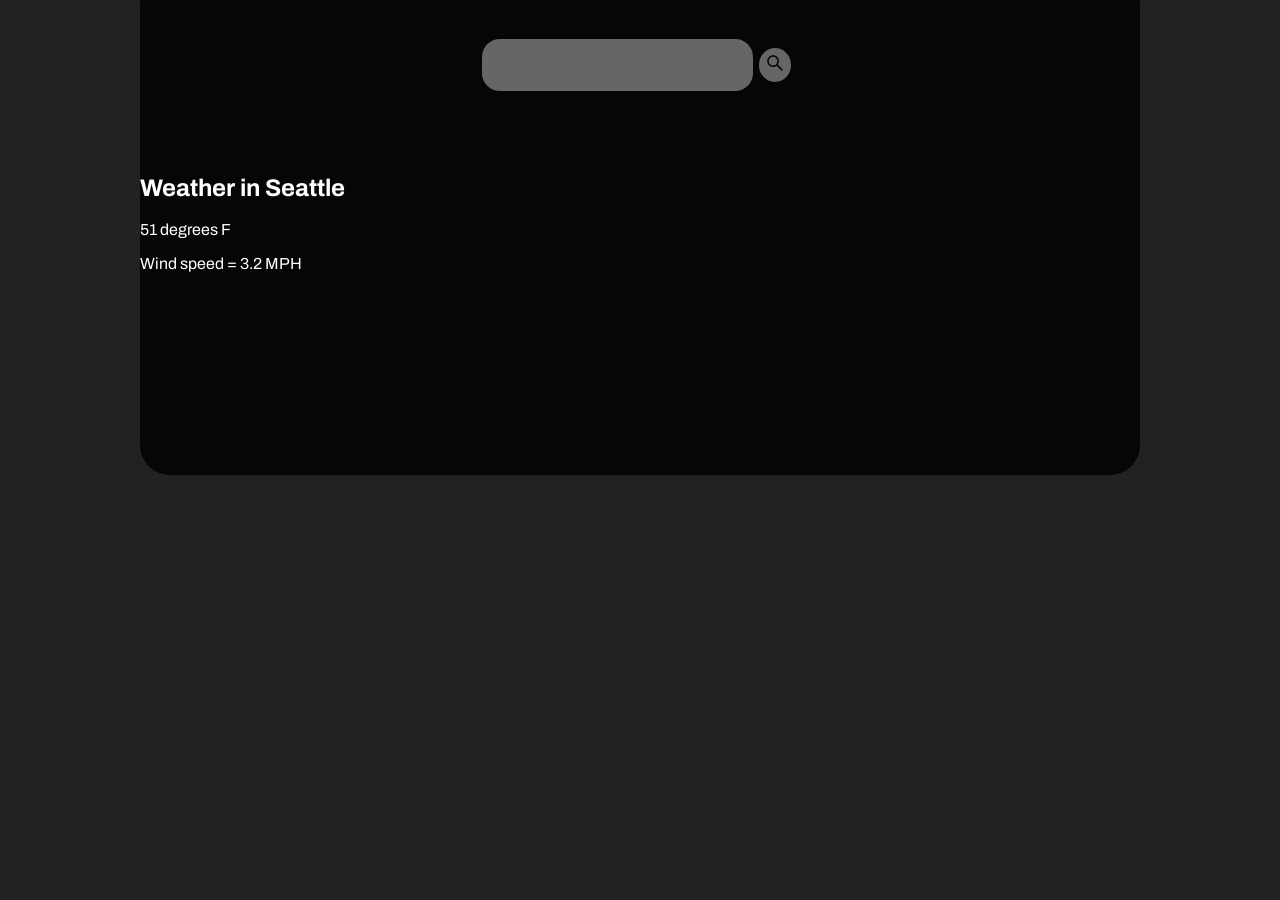
==== index.html @ c3e33b8f "Made major changes to the site, added images." ====
<!DOCTYPE html>
<html lang="en">
<head>
    <meta charset="UTF-8">
    <meta name="viewport" content="width=, initial-scale=1.0">
    <title>APIglobal</title>
    <style>
    @import url('https://fonts.googleapis.com/css2?family=Archivo:ital,wght@0,100..900;1,100..900&display=swap');</style>
    <link rel="stylesheet" href="./style.css">
    <script src="./main.js"></script> 
</head>
<body>
    <div class="card">
    <div class="search">
        <input type="text" class="search-bar">
        <button><svg stroke="currentColor" fill="currentColor" stroke-width="0" viewBox="0 0 1024 1024" height="1.5em" width="1.5em" xmlns="http://www.w3.org/2000/svg"><path d="M909.6 854.5L649.9 594.8C690.2 542.7 712 479 712 412c0-80.2-31.3-155.4-87.9-212.1-56.6-56.7-132-87.9-212.1-87.9s-155.5 31.3-212.1 87.9C143.2 256.5 112 331.8 112 412c0 80.1 31.3 155.5 87.9 212.1C256.5 680.8 331.8 712 412 712c67 0 130.6-21.8 182.7-62l259.7 259.6a8.2 8.2 0 0 0 11.6 0l43.6-43.5a8.2 8.2 0 0 0 0-11.6zM570.4 570.4C528 612.7 471.8 636 412 636s-116-23.3-158.4-65.6C211.3 528 188 471.8 188 412s23.3-116.1 65.6-158.4C296 211.3 352.2 188 412 188s116.1 23.2 158.4 65.6S636 352.2 636 412s-23.3 116.1-65.6 158.4z"></path></svg></button>
    </div>
    <div class="weather">
        <h2 class="city">Weather in Seattle</h2>
        <div class="temp">51 degrees F</div>
        <img scr="" alt="" class="icon">
        <div class="wind-speed">Wind speed = 3.2 MPH</div>
    </div>
   </div>
</body>
</html>
---- style.css ----
body{
    display: flex;
    justify-content: center;
    align-items: center;
    height: 50vh;
    margin: 0;
    font-family: "Archivo", sans-serif;
    background: #222;
    background-image: url('https://loremflickr.com/1600/900/mountains');
    background-size:cover;
}  
.card{
    justify-content: center;
    background: #000000d0;
    color: white;
    border: 6em;
    border-radius: 30px;
    width: 100%; 
    max-width: 1000px;
    height: 500px;
    margin: 3em;
}
.search{
    display: flex;
    justify-content: center;
    align-items: center;
    border-radius: 5px;
    padding: 4em;
    margin:0em;
}
input.search-bar{ 
    background: #7c7c7cd0;
    border: none;
    border-radius: 18px;
    padding: 0.8em;
    font-family: inherit;
    font-size: 120%;
    
}
button{
    background: #7c7c7cd0;
    margin: .5em;
    border-radius: 50%;
    border:none;
    height: 2.5em;
    
}
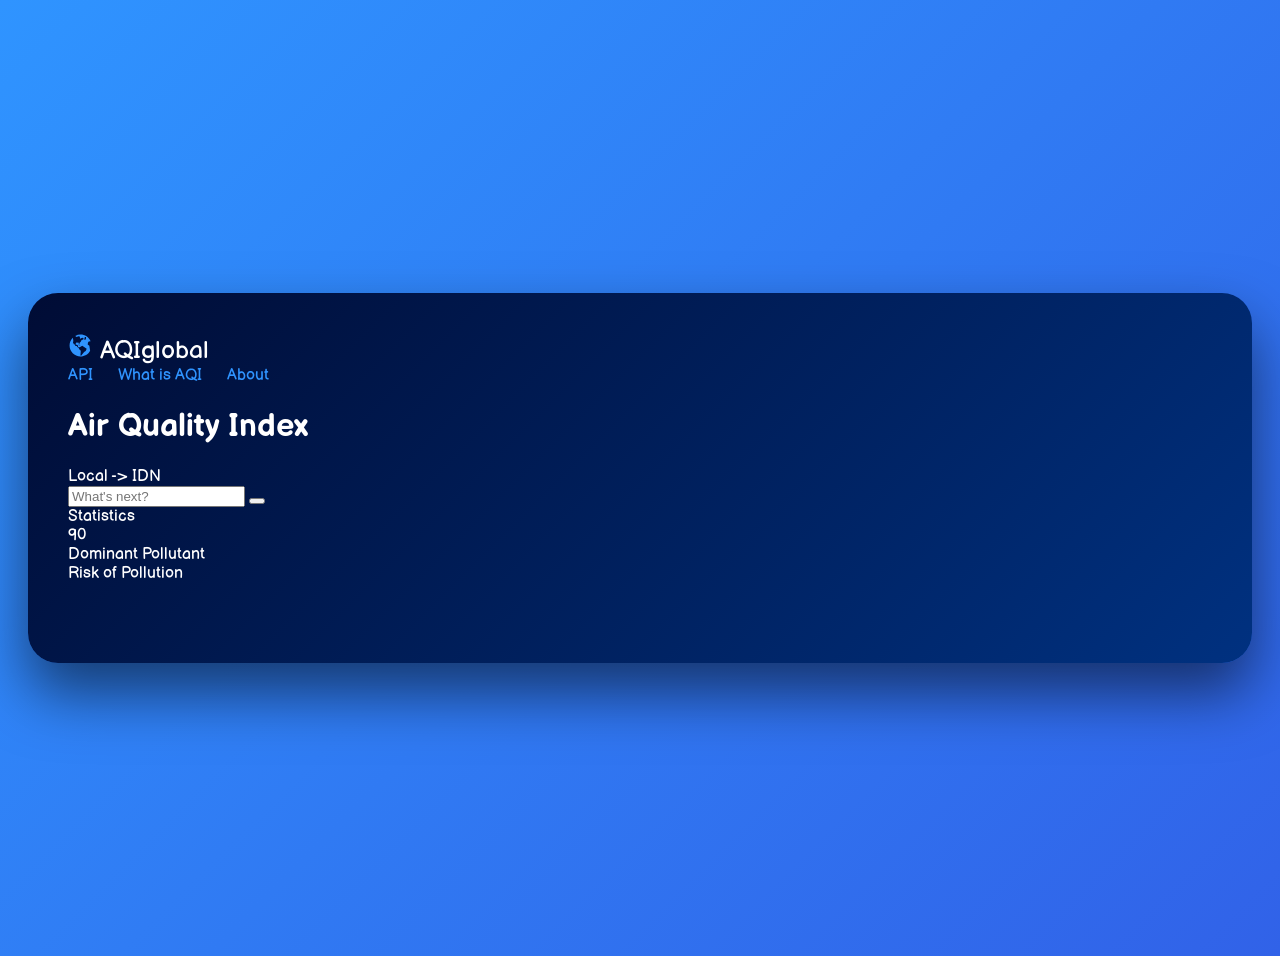
==== commit c9943ff1: "update: made major changes to the site, redesigned" ====
--- a/index.html
+++ b/index.html
@@ -3,24 +3,54 @@
 <head>
     <meta charset="UTF-8">
     <meta name="viewport" content="width=, initial-scale=1.0">
-    <title>APIglobal</title>
+    <title>AQIglobal</title>
     <style>
     @import url('https://fonts.googleapis.com/css2?family=Archivo:ital,wght@0,100..900;1,100..900&display=swap');</style>
     <link rel="stylesheet" href="./style.css">
     <script src="./main.js"></script> 
 </head>
 <body>
-    <div class="card">
-    <div class="search">
-        <input type="text" class="search-bar">
-        <button><svg stroke="currentColor" fill="currentColor" stroke-width="0" viewBox="0 0 1024 1024" height="1.5em" width="1.5em" xmlns="http://www.w3.org/2000/svg"><path d="M909.6 854.5L649.9 594.8C690.2 542.7 712 479 712 412c0-80.2-31.3-155.4-87.9-212.1-56.6-56.7-132-87.9-212.1-87.9s-155.5 31.3-212.1 87.9C143.2 256.5 112 331.8 112 412c0 80.1 31.3 155.5 87.9 212.1C256.5 680.8 331.8 712 412 712c67 0 130.6-21.8 182.7-62l259.7 259.6a8.2 8.2 0 0 0 11.6 0l43.6-43.5a8.2 8.2 0 0 0 0-11.6zM570.4 570.4C528 612.7 471.8 636 412 636s-116-23.3-158.4-65.6C211.3 528 188 471.8 188 412s23.3-116.1 65.6-158.4C296 211.3 352.2 188 412 188s116.1 23.2 158.4 65.6S636 352.2 636 412s-23.3 116.1-65.6 158.4z"></path></svg></button>
+    <div class="container">
+        <div class="header">
+            <div class="logo">
+                <span class="globe"><svg stroke="currentColor" fill="#2f94ff" stroke-width="0" viewBox="0 0 512 512" height="1em" width="1em" xmlns="http://www.w3.org/2000/svg"><path d="M256 32c-37.764.086-74.894 9.72-107.938 28.002l27.52 19.36 40.033-13.694 24.582 5.62 8.78 49.864 15.1-11.588 41.087-14.046 18.26 27.742-35.82 18.963-22.473 16.152-2.458 22.475-24.932 21.07-7.023 34.064-14.047 1.053 7.023-38.63-53.027-2.807-12.64 18.61-.1-.01v26.644l25.824 1.986 23.838 16.885-1.986 25.328 33.77 5.96-.36.76 53.004-30.558 90.88 59.098-20.51 48.548-32.685 20.156-61.143 77.965-13.498-3.845L262.216 365l-42.213-42.213 7.853-13.86-25.732-9.482-25.326-30.79-21.853-4.967L116.422 208H112l-5.117 26.746-3.64-39.146 5.267-29.147-.7-23.178L97.247 98.2C55.516 140.12 32.06 196.847 32 256c0 123.712 100.288 224 224 224 82.413-.028 158.155-45.308 197.195-117.887L442.82 298.14l-5.62-36.17-34.06-27.392 6.67-37.926 15.803-20.367 37.555-5.05C428.766 87.086 346.913 32.072 256 32zm89.047 48H368v48l-32 16v-23.836zm-122.76 166.518l29.85 4.918-4.213 6.32-24.23-4.916z"></path></svg></span>
+                <span>AQIglobal</span>
+            </div>
+            <div class="nav">
+                    <a href="#">API</a>
+                    <a href="https://www.airnow.gov/aqi/aqi-basics/" target = "_blank">What is AQI</a>
+                    <a href = "#">About</a>
+            </div>
+            <div class="main content">
+                <div class="panel">
+                    <h1 class="main">Air Quality Index</h1>
+                </div>
+                <div class="sub-main">
+                    <div id="date-time"></div>
+                    <div>Local -> <span id="location">IDN</span></div>
+                </div>
+                <div class="search-box">
+                    <input type="text" id="citySearch" placeholder="What's next?">
+                    <button class="btn" id="searchButton"></button>
+                </div>
+                <div class="card">
+                    <div class="card-title">Statistics</div>    
+                    <div class="aqi-display" id="mainAqi">90</div>
+                    <div class="info">
+                        <span>Dominant Pollutant</span>
+                    </div>
+                    <div class="risk-card">
+                        <div class="risk-header">
+                            <div class="card-title">Risk of Pollution </div>
+                        </div>
+                    </div>
+                    
+                </div>
+                
+            </div>
+
+        </div>
     </div>
-    <div class="weather">
-        <h2 class="city">Weather in Seattle</h2>
-        <div class="temp">51 degrees F</div>
-        <img scr="" alt="" class="icon">
-        <div class="wind-speed">Wind speed = 3.2 MPH</div>
-    </div>
-   </div>
+    
 </body>
 </html>
--- a/style.css
+++ b/style.css
@@ -1,48 +1,68 @@
+@import url('https://fonts.googleapis.com/css2?family=Archivo:ital,wght@0,100..900;1,100..900&family=Balsamiq+Sans:ital,wght@0,400;0,700;1,400;1,700&family=M+PLUS+Rounded+1c:wght@400;500&display=swap');
+
 body{
-    display: flex;
+    background: linear-gradient(135deg, #2f94ff 0%, #3162e8 100%);
+    min-height: 100vh;
+    display:flex;
+    align-items: center;
     justify-content: center;
-    align-items: center;
-    height: 50vh;
-    margin: 0;
-    font-family: "Archivo", sans-serif;
-    background: #222;
-    background-image: url('https://loremflickr.com/1600/900/mountains');
-    background-size:cover;
-}  
-.card{
-    justify-content: center;
-    background: #000000d0;
-    color: white;
-    border: 6em;
-    border-radius: 30px;
-    width: 100%; 
-    max-width: 1000px;
-    height: 500px;
-    margin: 3em;
+    padding: 20px;
 }
-.search{
-    display: flex;
-    justify-content: center;
-    align-items: center;
-    border-radius: 5px;
-    padding: 4em;
-    margin:0em;
-}
-input.search-bar{ 
-    background: #7c7c7cd0;
-    border: none;
-    border-radius: 18px;
-    padding: 0.8em;
-    font-family: inherit;
-    font-size: 120%;
-    
-}
-button{
-    background: #7c7c7cd0;
-    margin: .5em;
-    border-radius: 50%;
-    border:none;
-    height: 2.5em;
-    
+.container{
+    font-family: "Balsamiq Sans", sans-serif;
+    background: linear-gradient(135deg, #000c35, #003180);
+    border-radius:30px;
+    padding: 40px;
+    max-width: 1400px;
+    width: 100%;
+    box-shadow:0 30px 60px rgba(0,0,0,0.54) ;
 }
 
+.header{
+    display:inline-block;
+    justify-content: space-between;
+    align-items: center;
+    margin-bottom: 40px;
+    color: white;
+}
+
+.logo{
+    display:inline-block;
+    font-size: 25px;
+}
+.nav{
+    display:flex;
+    gap: 25px;
+    align-items: center;
+}
+.nav a{
+    color:#2f94ff;
+    text-decoration: none;
+}
+
+.nav a:hover{
+    color:white;
+}
+
+.main-content{
+   display:flex;
+   justify-content: space-between;
+   grid-template-columns: 1fr 1.5fr; 
+   gap:50px;
+   color: white;
+}
+
+.main-content card{
+    display:flex;
+    align-items: center;
+
+}
+
+.title{
+    font-size: 4rem;
+    font-weight: 400px;
+
+}
+
+
+
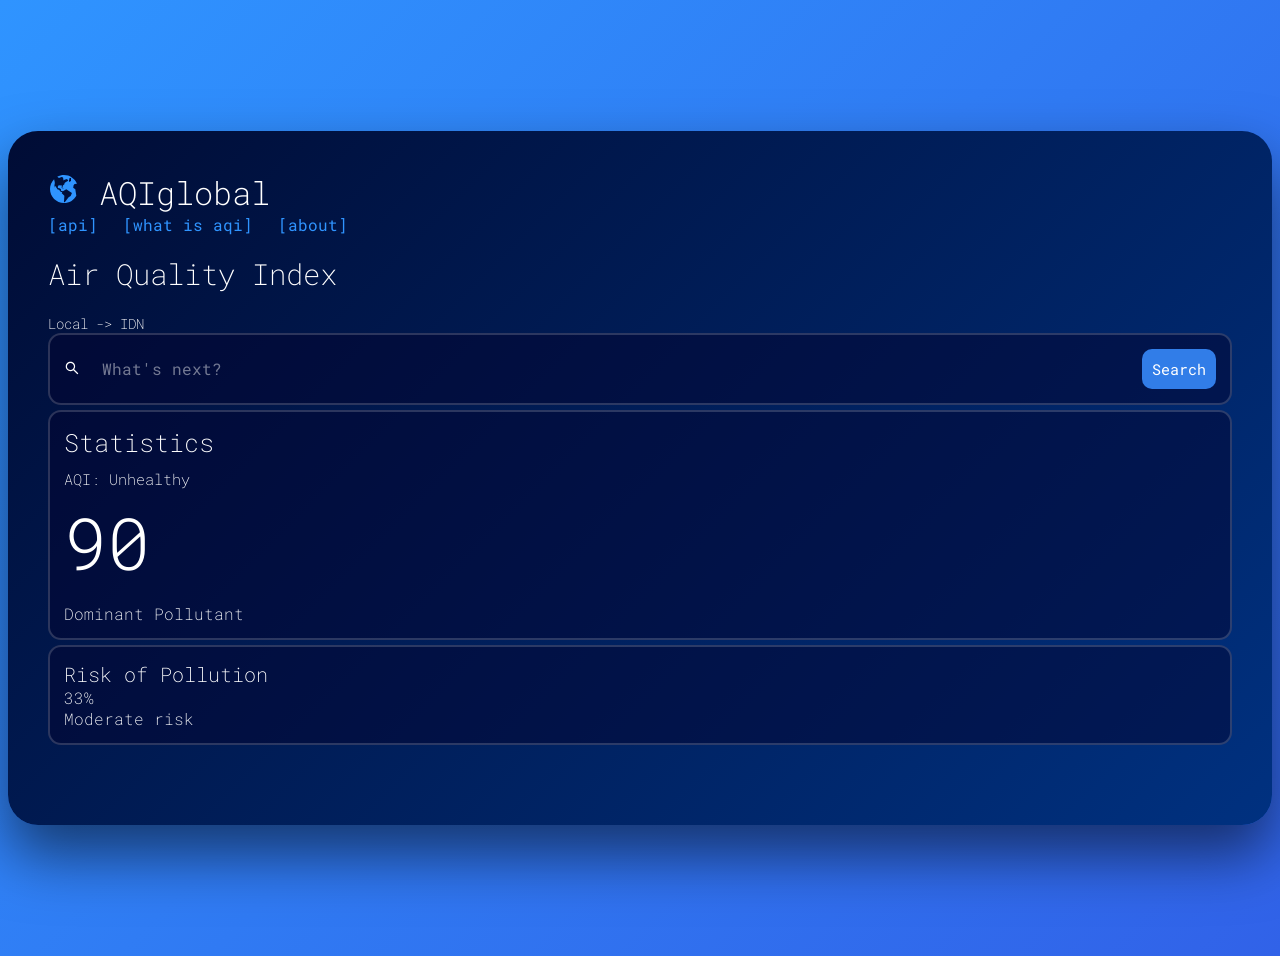
==== commit c750a407: "Made additional changes to the website, fixed the search bar and the tab resizing issue I had. Next " ====
--- a/index.html
+++ b/index.html
@@ -4,10 +4,10 @@
     <meta charset="UTF-8">
     <meta name="viewport" content="width=, initial-scale=1.0">
     <title>AQIglobal</title>
-    <style>
-    @import url('https://fonts.googleapis.com/css2?family=Archivo:ital,wght@0,100..900;1,100..900&display=swap');</style>
     <link rel="stylesheet" href="./style.css">
     <script src="./main.js"></script> 
+    <link rel="shortcut icon" href="images/globe.ico" type="image/x-icon">
+
 </head>
 <body>
     <div class="container">
@@ -17,11 +17,11 @@
                 <span>AQIglobal</span>
             </div>
             <div class="nav">
-                    <a href="#">API</a>
-                    <a href="https://www.airnow.gov/aqi/aqi-basics/" target = "_blank">What is AQI</a>
-                    <a href = "#">About</a>
+                    <a href="#" target="_blank">[API]</a>
+                    <a href="https://www.airnow.gov/aqi/aqi-basics/" target = "_blank">[what is aqi]</a>
+                    <a href = "#" target="_blank">[about]</a>
             </div>
-            <div class="main content">
+            <div class="main-content">
                 <div class="panel">
                     <h1 class="main">Air Quality Index</h1>
                 </div>
@@ -30,22 +30,28 @@
                     <div>Local -> <span id="location">IDN</span></div>
                 </div>
                 <div class="search-box">
+                    <span class = "glass"><svg stroke="currentColor" fill="currentColor" stroke-width="0" viewBox="0 0 1024 1024" height="1em" width="1em" xmlns="http://www.w3.org/2000/svg"><path d="M909.6 854.5L649.9 594.8C690.2 542.7 712 479 712 412c0-80.2-31.3-155.4-87.9-212.1-56.6-56.7-132-87.9-212.1-87.9s-155.5 31.3-212.1 87.9C143.2 256.5 112 331.8 112 412c0 80.1 31.3 155.5 87.9 212.1C256.5 680.8 331.8 712 412 712c67 0 130.6-21.8 182.7-62l259.7 259.6a8.2 8.2 0 0 0 11.6 0l43.6-43.5a8.2 8.2 0 0 0 0-11.6zM570.4 570.4C528 612.7 471.8 636 412 636s-116-23.3-158.4-65.6C211.3 528 188 471.8 188 412s23.3-116.1 65.6-158.4C296 211.3 352.2 188 412 188s116.1 23.2 158.4 65.6S636 352.2 636 412s-23.3 116.1-65.6 158.4z"></path></svg></span>
                     <input type="text" id="citySearch" placeholder="What's next?">
-                    <button class="btn" id="searchButton"></button>
+                    <button class="btn" id="searchButton">Search</button>
                 </div>
                 <div class="card">
-                    <div class="card-title">Statistics</div>    
+                    <div class="card-title">Statistics</div> 
+                    <div class="aqi">AQI: Unhealthy</div>   
                     <div class="aqi-display" id="mainAqi">90</div>
                     <div class="info">
                         <span>Dominant Pollutant</span>
                     </div>
-                    <div class="risk-card">
-                        <div class="risk-header">
-                            <div class="card-title">Risk of Pollution </div>
-                        </div>
-                    </div>
-                    
+                    </div>  
+                <div class="risk-card">
+                    <div class="risk-header">Risk of Pollution</div>
+                    <div class="risk-value" id = "risk">33%</div>
+                    <div class="risk-desc">Moderate risk</div>
                 </div>
+                <div class="loading" id="loading">
+                    <i class="fas fa-spinner fa-spin"></i>
+                </div>
+                 
+                
                 
             </div>
 
--- a/style.css
+++ b/style.css
@@ -1,6 +1,7 @@
-@import url('https://fonts.googleapis.com/css2?family=Archivo:ital,wght@0,100..900;1,100..900&family=Balsamiq+Sans:ital,wght@0,400;0,700;1,400;1,700&family=M+PLUS+Rounded+1c:wght@400;500&display=swap');
+@import url('https://fonts.googleapis.com/css2?family=Archivo:ital,wght@0,100..900;1,100..900&family=Balsamiq+Sans:ital,wght@0,400;0,700;1,400;1,700&family=M+PLUS+Rounded+1c:wght@500&family=Roboto+Mono:ital,wght@0,100..700;1,100..700&display=swap');
 
 body{
+    cursor:cell;
     background: linear-gradient(135deg, #2f94ff 0%, #3162e8 100%);
     min-height: 100vh;
     display:flex;
@@ -9,11 +10,11 @@
     padding: 20px;
 }
 .container{
-    font-family: "Balsamiq Sans", sans-serif;
+    font-family: "Roboto Mono", monospace;
     background: linear-gradient(135deg, #000c35, #003180);
     border-radius:30px;
     padding: 40px;
-    max-width: 1400px;
+    max-width: 1600vw;
     width: 100%;
     box-shadow:0 30px 60px rgba(0,0,0,0.54) ;
 }
@@ -28,7 +29,9 @@
 
 .logo{
     display:inline-block;
-    font-size: 25px;
+    font-size: 32px;
+    font-weight: 250;
+    
 }
 .nav{
     display:flex;
@@ -38,24 +41,23 @@
 .nav a{
     color:#2f94ff;
     text-decoration: none;
+    text-transform: lowercase;
 }
 
 .nav a:hover{
-    color:white;
+    color:rgb(255, 128, 0);
+    transform: translateY(2px);
 }
 
 .main-content{
-   display:flex;
-   justify-content: space-between;
+   display:contents;
+   margin: 10px;
    grid-template-columns: 1fr 1.5fr; 
    gap:50px;
    color: white;
-}
-
-.main-content card{
-    display:flex;
-    align-items: center;
-
+   font-weight: 200;
+   
+   
 }
 
 .title{
@@ -63,6 +65,98 @@
     font-weight: 400px;
 
 }
+.main{
+    font-weight: 200;
+    font-size: 29px;
+}
+.main-content card{
+    margin:20px;
+    
+}
+.sub-main{
+    display:inline-block;
+    align-items:end;
+    font-size: 14px;
+}
 
+.search-box{
+    display:flex;
+    align-items: center;
+    background: rgba(2, 5, 48, 0.507);
+    padding: 14px;
+    width: 90vw; 
+    border-radius: 13px;
+    border:2.25px solid rgba(255, 255, 255, 0.17);
+    align-items:center;
+    gap: 20px;
+    
+    
+}
 
+.btn{
+    font-family: "Roboto Mono", monospace;
+    background:#317de8;
+    color:white;
+    border:100px;
+    padding: 10px;
+    border-radius: 10px;
+    font-size: 15px;
+    
+}
+.btn:hover{
+    cursor:pointer;
+    background:#1854a8;
+    transform: translateY(1px)
+}
 
+.search-box input{
+    color:white;
+    background:none;
+    border:none;
+    flex:1;
+    outline:none;
+    font-size: 15px;
+}
+
+.search-box input::placeholder{
+    color:rgba(255, 255, 255, 0.451);
+    font-size: 16px;
+    font-family: "Roboto Mono", monospace;
+
+}
+
+.card{
+
+    align-items: center;
+    margin-top: 5px;
+    background: rgba(2, 5, 48, 0.507);
+    padding: 14px;
+    border-radius: 13px;
+    border:2.25px solid rgba(255, 255, 255, 0.17);
+    gap: 20px;
+}
+.card-title{
+    margin-bottom:10px;
+    font-size: 25px;
+}
+.aqi{
+    font-size: 15px;
+    margin-bottom: 0;
+}
+.aqi-display{
+    font-size:72px;
+    font-weight: 300;
+    line-height:1.225;
+    margin: 10px 0 15px 0;
+}
+.risk-card{
+    margin-top: 5px;
+    background: rgba(2, 5, 48, 0.507);
+    padding: 14px;
+    border-radius: 13px;
+    border:2.25px solid rgba(255, 255, 255, 0.17);
+    gap: 20px;
+}
+.risk-header{
+    font-size:20px;
+}
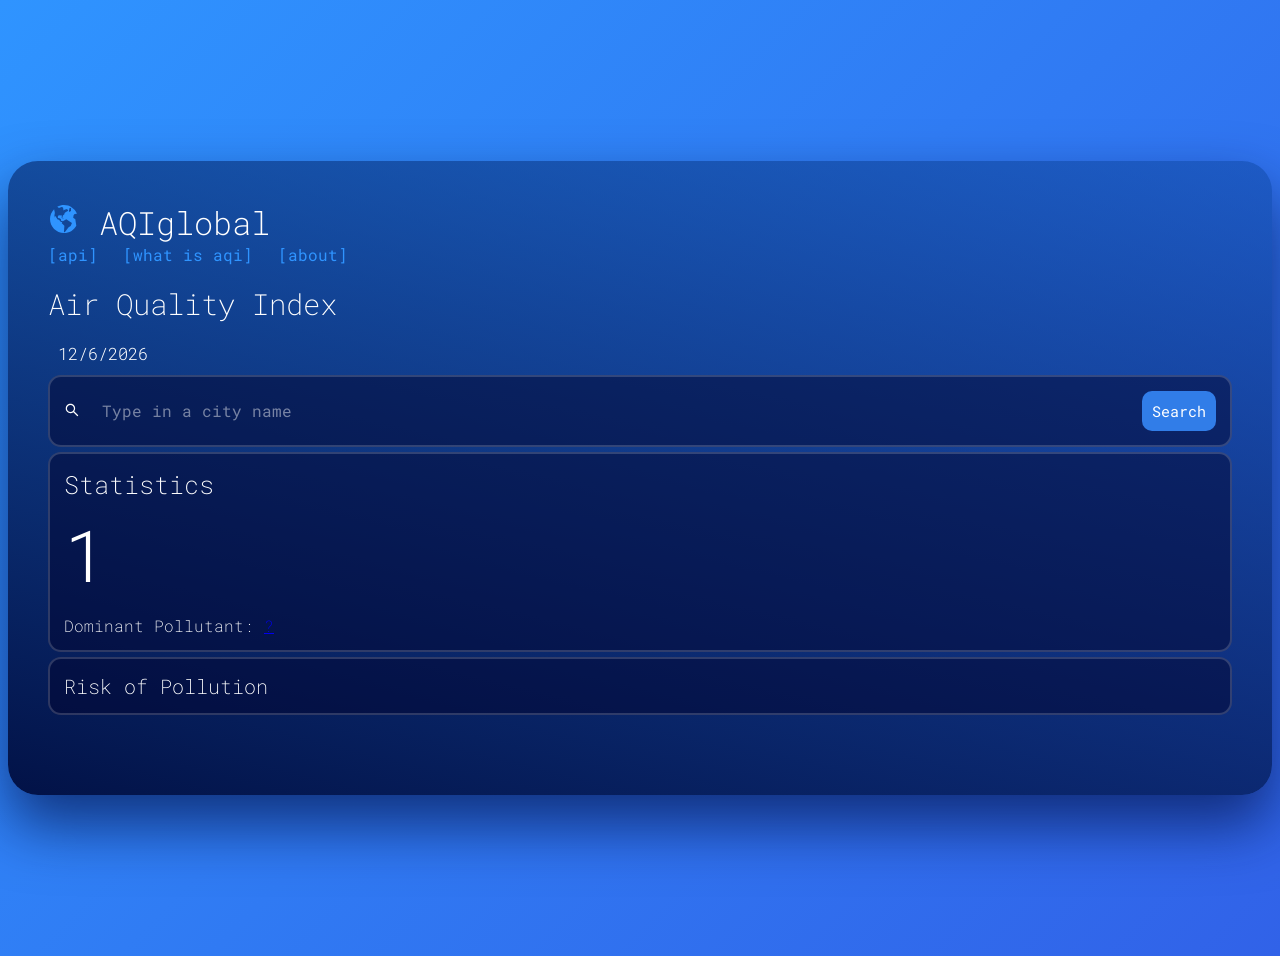
==== commit 08c2588a: "made js updates, website is almost done. Working on troubleshooting searching" ====
--- a/index.html
+++ b/index.html
@@ -5,7 +5,7 @@
     <meta name="viewport" content="width=, initial-scale=1.0">
     <title>AQIglobal</title>
     <link rel="stylesheet" href="./style.css">
-    <script src="./main.js"></script> 
+    <script src="main.js"></script> 
     <link rel="shortcut icon" href="images/globe.ico" type="image/x-icon">
 
 </head>
@@ -26,30 +26,33 @@
                     <h1 class="main">Air Quality Index</h1>
                 </div>
                 <div class="sub-main">
-                    <div id="date-time"></div>
-                    <div>Local -> <span id="location">IDN</span></div>
+                    <div id = "date"></div>
+                    <div id="location"></div>
                 </div>
+
                 <div class="search-box">
                     <span class = "glass"><svg stroke="currentColor" fill="currentColor" stroke-width="0" viewBox="0 0 1024 1024" height="1em" width="1em" xmlns="http://www.w3.org/2000/svg"><path d="M909.6 854.5L649.9 594.8C690.2 542.7 712 479 712 412c0-80.2-31.3-155.4-87.9-212.1-56.6-56.7-132-87.9-212.1-87.9s-155.5 31.3-212.1 87.9C143.2 256.5 112 331.8 112 412c0 80.1 31.3 155.5 87.9 212.1C256.5 680.8 331.8 712 412 712c67 0 130.6-21.8 182.7-62l259.7 259.6a8.2 8.2 0 0 0 11.6 0l43.6-43.5a8.2 8.2 0 0 0 0-11.6zM570.4 570.4C528 612.7 471.8 636 412 636s-116-23.3-158.4-65.6C211.3 528 188 471.8 188 412s23.3-116.1 65.6-158.4C296 211.3 352.2 188 412 188s116.1 23.2 158.4 65.6S636 352.2 636 412s-23.3 116.1-65.6 158.4z"></path></svg></span>
-                    <input type="text" id="citySearch" placeholder="What's next?">
-                    <button class="btn" id="searchButton">Search</button>
+                    <input type="text" id="citySearch" placeholder="Type in a city name"/>
+                    <button class="btn" type = "submit">Search</button>
                 </div>
                 <div class="card">
                     <div class="card-title">Statistics</div> 
-                    <div class="aqi">AQI: Unhealthy</div>   
-                    <div class="aqi-display" id="mainAqi">90</div>
+                    <div class = "aqi-stat" id="aqistat"></div>   
+                    <div class="aqi-display" id="mainAqi">1</div>
                     <div class="info">
-                        <span>Dominant Pollutant</span>
+                        <span>Dominant Pollutant:</span>
+                        <span id="pollutant"></span><a href="https://www.cdc.gov/air-quality/pollutants/index.html" target="_blank">?</a>
                     </div>
                     </div>  
                 <div class="risk-card">
                     <div class="risk-header">Risk of Pollution</div>
-                    <div class="risk-value" id = "risk">33%</div>
-                    <div class="risk-desc">Moderate risk</div>
+                    <div class="risk-value" id = "risk"></div>
+                    <div class="riskDesc" id="risk-desc"></div>
                 </div>
-                <div class="loading" id="loading">
-                    <i class="fas fa-spinner fa-spin"></i>
-                </div>
+               <div class="loading" id="loading">
+                <i class="fas fa-spinner fa-spin fa-2x"></i>
+                <p>Loading...</p>
+               </div>
                  
                 
                 
--- a/style.css
+++ b/style.css
@@ -11,12 +11,12 @@
 }
 .container{
     font-family: "Roboto Mono", monospace;
-    background: linear-gradient(135deg, #000c35, #003180);
+    background: linear-gradient(15deg, #021247 0%, #04388b6d 100%);
     border-radius:30px;
     padding: 40px;
     max-width: 1600vw;
     width: 100%;
-    box-shadow:0 30px 60px rgba(0,0,0,0.54) ;
+    box-shadow:0 30px 60px rgba(3, 19, 75, 0.696) ;
 }
 
 .header{
@@ -74,9 +74,10 @@
     
 }
 .sub-main{
-    display:inline-block;
-    align-items:end;
-    font-size: 14px;
+    display:flexbox;
+    font-size: 17px;
+    font-weight:300;
+    margin: 10px;
 }
 
 .search-box{
@@ -159,4 +160,12 @@
 }
 .risk-header{
     font-size:20px;
+}
+.risk-value{
+    font-size: 45px;
+    font-weight: 300;
+}
+
+.aqi-stat{
+    font-size: 20px;
 }
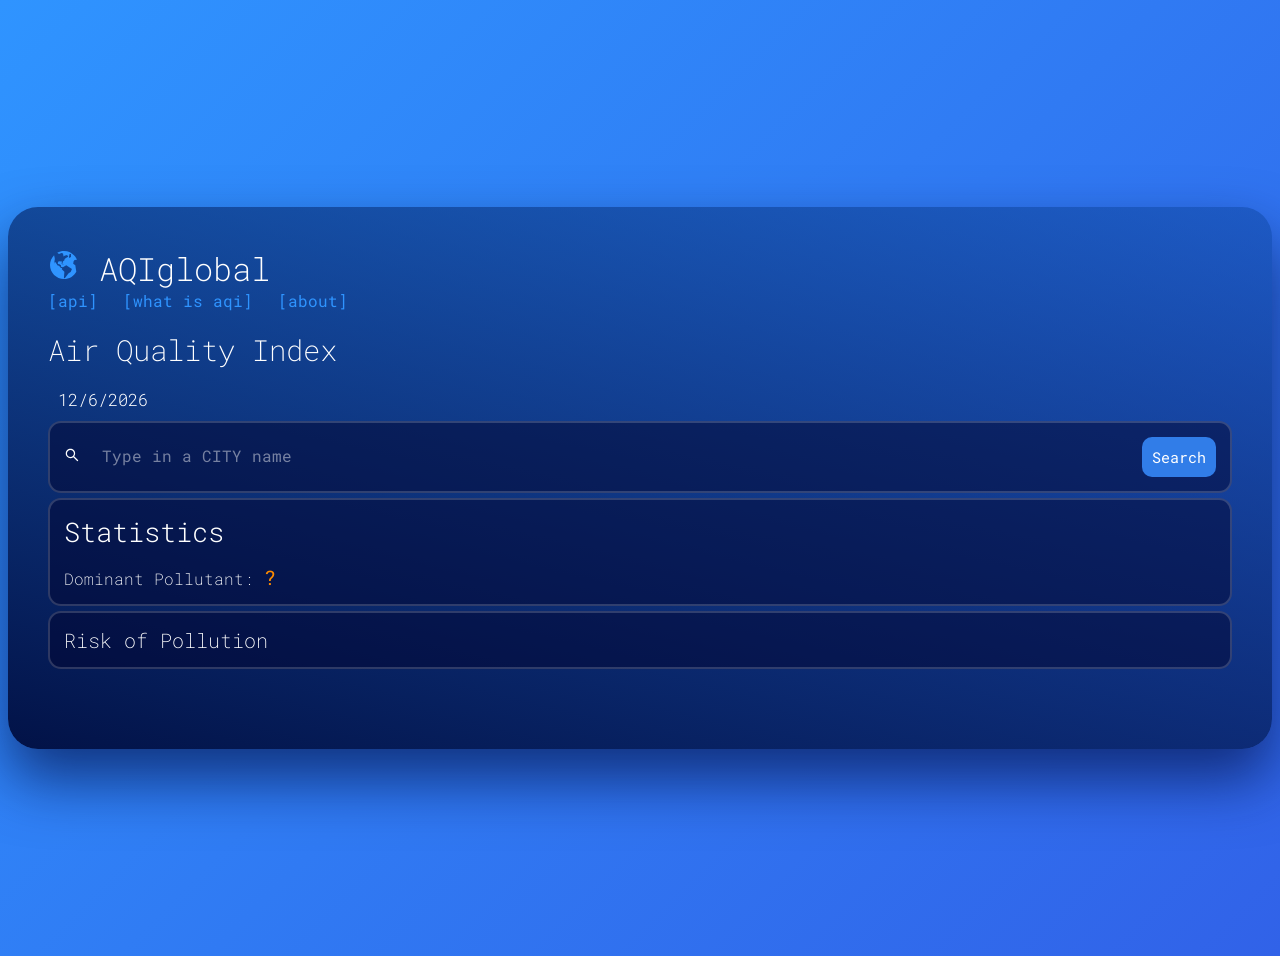
==== commit 061fefb1: "project is completed, all issues have been resolved. Search works and AQI is accurate." ====
--- a/index.html
+++ b/index.html
@@ -32,13 +32,13 @@
 
                 <div class="search-box">
                     <span class = "glass"><svg stroke="currentColor" fill="currentColor" stroke-width="0" viewBox="0 0 1024 1024" height="1em" width="1em" xmlns="http://www.w3.org/2000/svg"><path d="M909.6 854.5L649.9 594.8C690.2 542.7 712 479 712 412c0-80.2-31.3-155.4-87.9-212.1-56.6-56.7-132-87.9-212.1-87.9s-155.5 31.3-212.1 87.9C143.2 256.5 112 331.8 112 412c0 80.1 31.3 155.5 87.9 212.1C256.5 680.8 331.8 712 412 712c67 0 130.6-21.8 182.7-62l259.7 259.6a8.2 8.2 0 0 0 11.6 0l43.6-43.5a8.2 8.2 0 0 0 0-11.6zM570.4 570.4C528 612.7 471.8 636 412 636s-116-23.3-158.4-65.6C211.3 528 188 471.8 188 412s23.3-116.1 65.6-158.4C296 211.3 352.2 188 412 188s116.1 23.2 158.4 65.6S636 352.2 636 412s-23.3 116.1-65.6 158.4z"></path></svg></span>
-                    <input type="text" id="citySearch" placeholder="Type in a city name"/>
+                    <input type="text" id="citySearch" placeholder="Type in a CITY name"/>
                     <button class="btn" type = "submit">Search</button>
                 </div>
                 <div class="card">
                     <div class="card-title">Statistics</div> 
                     <div class = "aqi-stat" id="aqistat"></div>   
-                    <div class="aqi-display" id="mainAqi">1</div>
+                    <div class="aqi-display" id="mainAqi"></div>
                     <div class="info">
                         <span>Dominant Pollutant:</span>
                         <span id="pollutant"></span><a href="https://www.cdc.gov/air-quality/pollutants/index.html" target="_blank">?</a>
@@ -49,15 +49,15 @@
                     <div class="risk-value" id = "risk"></div>
                     <div class="riskDesc" id="risk-desc"></div>
                 </div>
-               <div class="loading" id="loading">
-                <i class="fas fa-spinner fa-spin fa-2x"></i>
-                <p>Loading...</p>
-               </div>
+               
                  
                 
                 
             </div>
-
+        <div class="loading" id="loading">
+                <i class="fas fa-spinner fa-spin fa-2x"></i>
+                <p>Loading...</p>
+               </div>
         </div>
     </div>
     
--- a/style.css
+++ b/style.css
@@ -137,8 +137,9 @@
     gap: 20px;
 }
 .card-title{
+    font-weight: 300;
     margin-bottom:10px;
-    font-size: 25px;
+    font-size: 27px;
 }
 .aqi{
     font-size: 15px;
@@ -146,7 +147,7 @@
 }
 .aqi-display{
     font-size:72px;
-    font-weight: 300;
+    font-weight: 400;
     line-height:1.225;
     margin: 10px 0 15px 0;
 }
@@ -168,4 +169,18 @@
 
 .aqi-stat{
     font-size: 20px;
+    
+}
+
+.info a{
+    color:#ff8c00;
+    text-decoration:none;
+    font-weight: 400;
+    font-size: 20px;
+}
+
+.info a:hover{
+    color:#009dff;
+    text-decoration: wavy;
+    font-weight: 400;
 }
